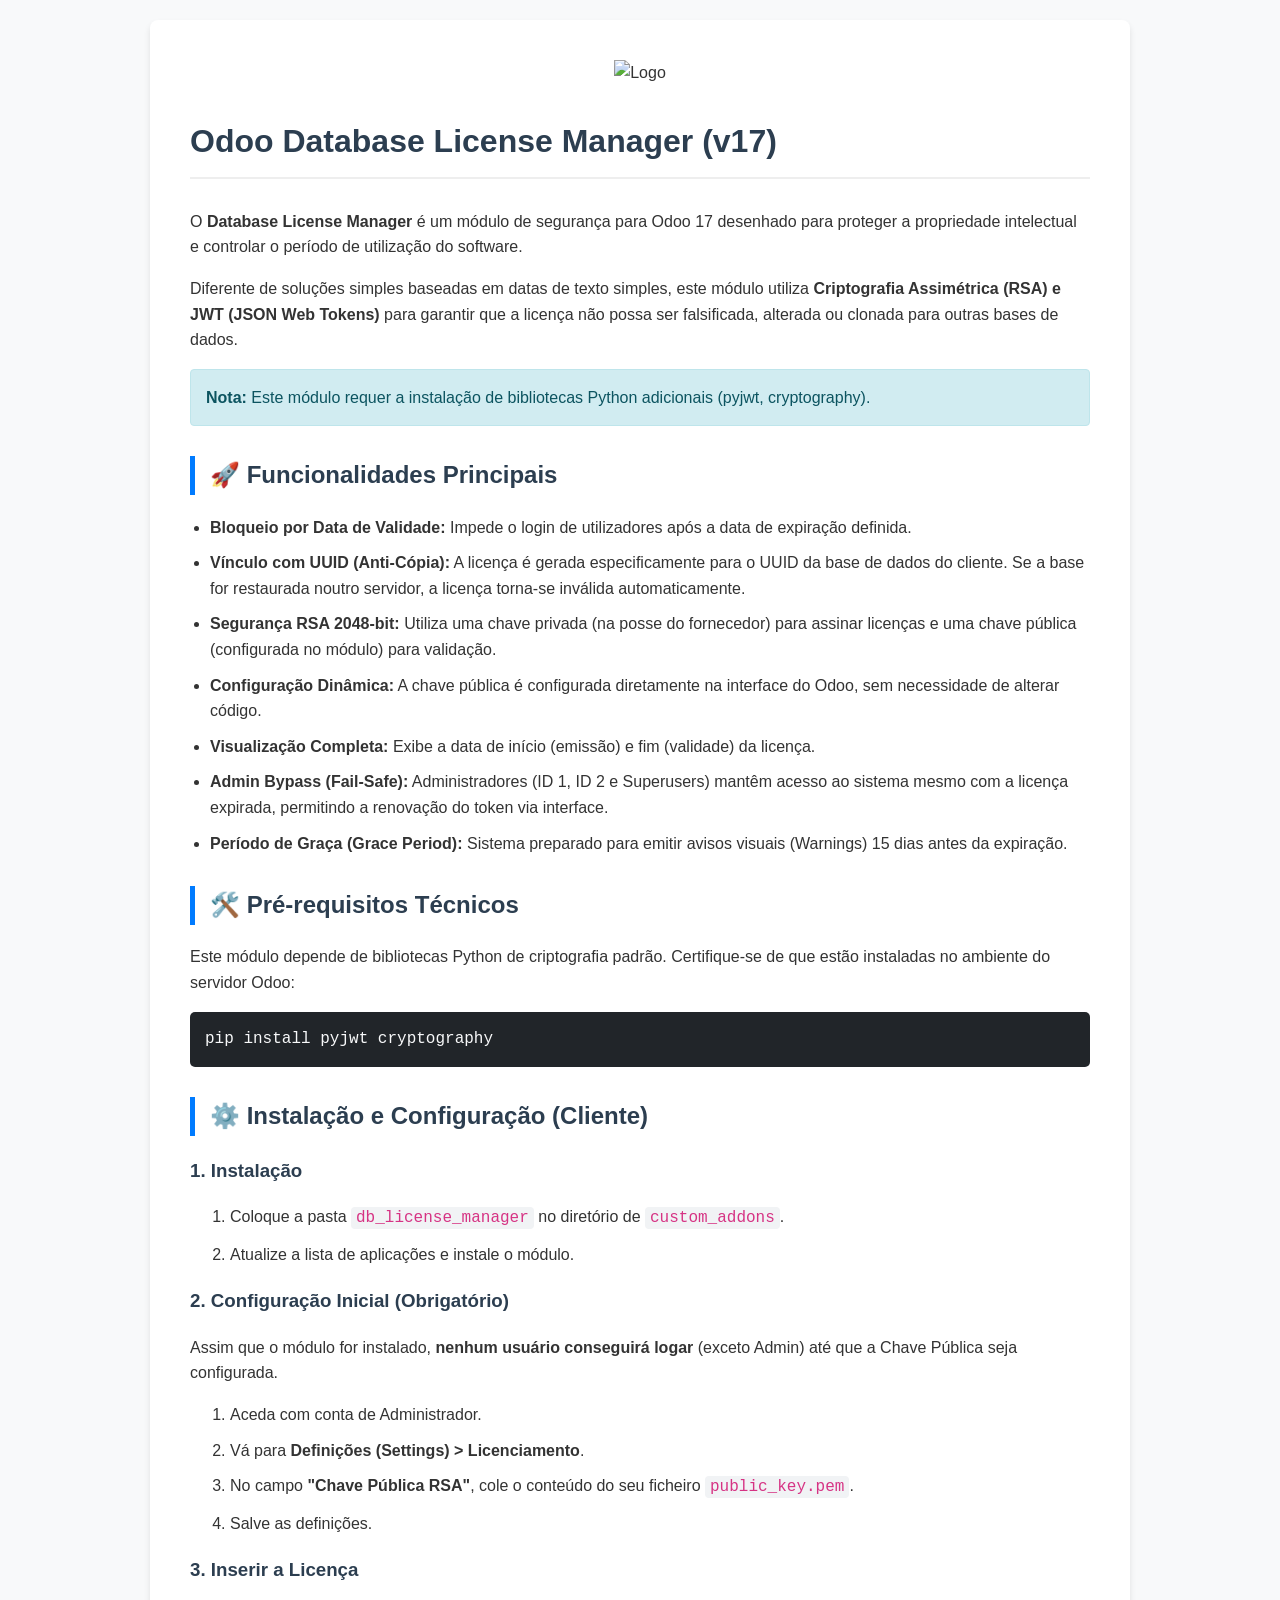
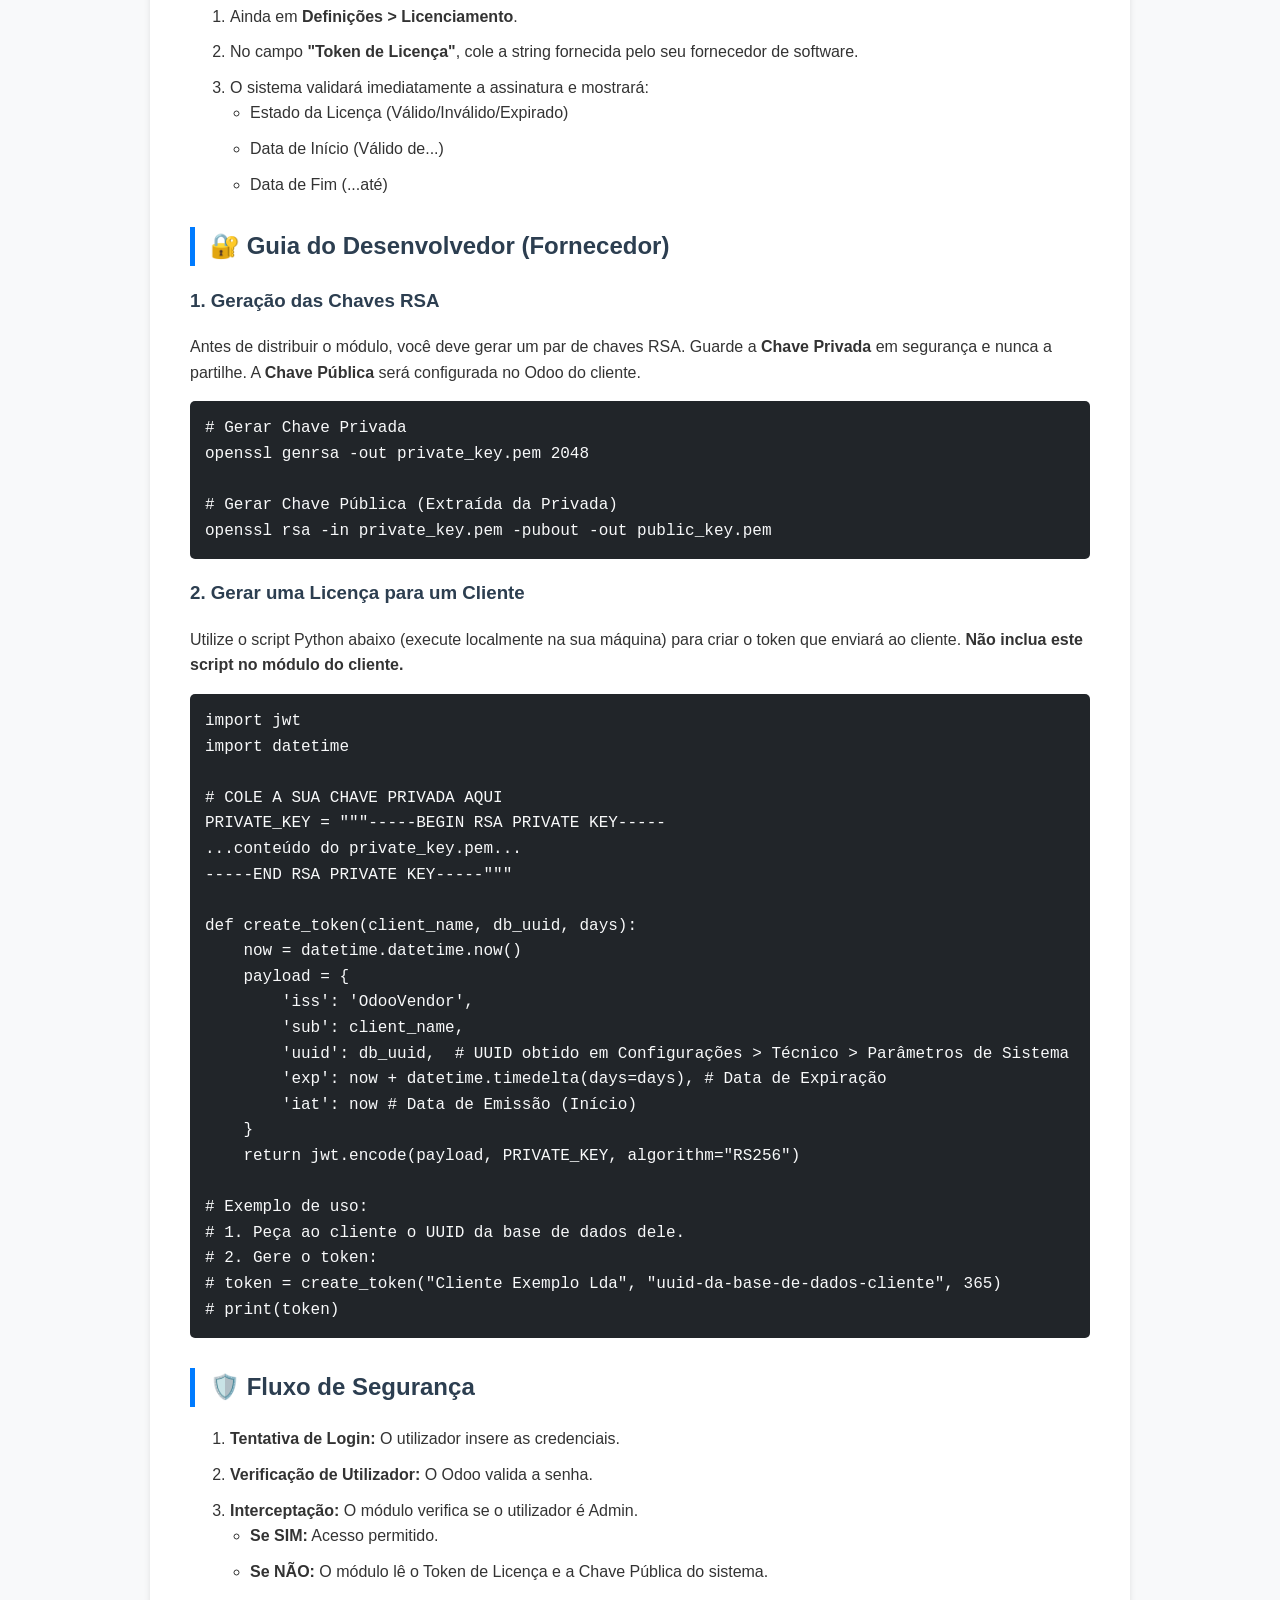
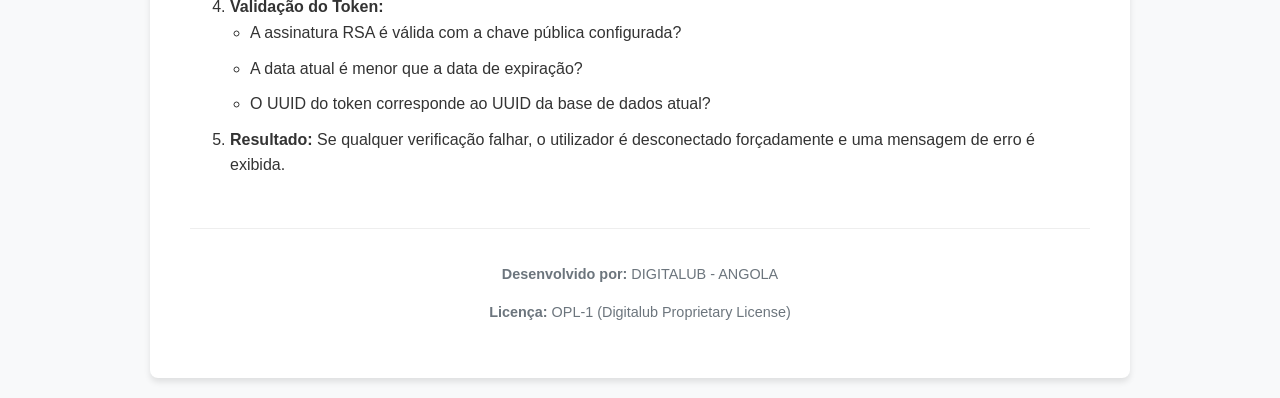
==== static/index.html @ 0ee07707 "Actualizações" ====
<!DOCTYPE html>
<html lang="pt">
<head>
    <meta charset="UTF-8">
    <meta name="viewport" content="width=device-width, initial-scale=1.0">
    <title>Odoo Database License Manager</title>
    <style>
        body {
            font-family: 'Inter', sans-serif;
            color: #333;
            line-height: 1.6;
            margin: 0;
            padding: 20px;
            background-color: #f8f9fa;
        }
        .container {
            max-width: 900px;
            margin: 0 auto;
            background: #fff;
            padding: 40px;
            border-radius: 8px;
            box-shadow: 0 4px 6px rgba(0,0,0,0.1);
        }
        h1, h2, h3 {
            color: #2c3e50;
        }
        h1 {
            border-bottom: 2px solid #eee;
            padding-bottom: 10px;
            margin-bottom: 30px;
        }
        h2 {
            margin-top: 30px;
            border-left: 5px solid #007bff;
            padding-left: 15px;
        }
        code {
            background-color: #f1f3f5;
            padding: 2px 5px;
            border-radius: 4px;
            font-family: 'Courier New', Courier, monospace;
            color: #d63384;
        }
        pre {
            background-color: #212529;
            color: #f8f9fa;
            padding: 15px;
            border-radius: 5px;
            overflow-x: auto;
        }
        pre code {
            background-color: transparent;
            color: inherit;
            padding: 0;
        }
        .alert {
            padding: 15px;
            margin-bottom: 20px;
            border: 1px solid transparent;
            border-radius: 4px;
        }
        .alert-info {
            color: #0c5460;
            background-color: #d1ecf1;
            border-color: #bee5eb;
        }
        .alert-warning {
            color: #856404;
            background-color: #fff3cd;
            border-color: #ffeeba;
        }
        .img-fluid {
            max-width: 100%;
            height: auto;
            border-radius: 5px;
            margin: 20px 0;
        }
        ul {
            padding-left: 20px;
        }
        li {
            margin-bottom: 10px;
        }
        .footer {
            margin-top: 50px;
            text-align: center;
            font-size: 0.9em;
            color: #6c757d;
            border-top: 1px solid #eee;
            padding-top: 20px;
        }
    </style>
</head>
<body>

<div class="container">
    <div class="text-center" style="text-align: center; margin-bottom: 30px;">
        <img src="icon.png" alt="Logo" style="width: 100px; height: auto;">
    </div>

    <h1>Odoo Database License Manager (v17)</h1>

    <p>O <strong>Database License Manager</strong> é um módulo de segurança para Odoo 17 desenhado para proteger a propriedade intelectual e controlar o período de utilização do software.</p>

    <p>Diferente de soluções simples baseadas em datas de texto simples, este módulo utiliza <strong>Criptografia Assimétrica (RSA) e JWT (JSON Web Tokens)</strong> para garantir que a licença não possa ser falsificada, alterada ou clonada para outras bases de dados.</p>

    <div class="alert alert-info">
        <strong>Nota:</strong> Este módulo requer a instalação de bibliotecas Python adicionais (pyjwt, cryptography).
    </div>

    <h2>🚀 Funcionalidades Principais</h2>
    <ul>
        <li><strong>Bloqueio por Data de Validade:</strong> Impede o login de utilizadores após a data de expiração definida.</li>
        <li><strong>Vínculo com UUID (Anti-Cópia):</strong> A licença é gerada especificamente para o UUID da base de dados do cliente. Se a base for restaurada noutro servidor, a licença torna-se inválida automaticamente.</li>
        <li><strong>Segurança RSA 2048-bit:</strong> Utiliza uma chave privada (na posse do fornecedor) para assinar licenças e uma chave pública (configurada no módulo) para validação.</li>
        <li><strong>Configuração Dinâmica:</strong> A chave pública é configurada diretamente na interface do Odoo, sem necessidade de alterar código.</li>
        <li><strong>Visualização Completa:</strong> Exibe a data de início (emissão) e fim (validade) da licença.</li>
        <li><strong>Admin Bypass (Fail-Safe):</strong> Administradores (ID 1, ID 2 e Superusers) mantêm acesso ao sistema mesmo com a licença expirada, permitindo a renovação do token via interface.</li>
        <li><strong>Período de Graça (Grace Period):</strong> Sistema preparado para emitir avisos visuais (Warnings) 15 dias antes da expiração.</li>
    </ul>

    <h2>🛠️ Pré-requisitos Técnicos</h2>
    <p>Este módulo depende de bibliotecas Python de criptografia padrão. Certifique-se de que estão instaladas no ambiente do servidor Odoo:</p>
    <pre><code>pip install pyjwt cryptography</code></pre>

    <h2>⚙️ Instalação e Configuração (Cliente)</h2>

    <h3>1. Instalação</h3>
    <ol>
        <li>Coloque a pasta <code>db_license_manager</code> no diretório de <code>custom_addons</code>.</li>
        <li>Atualize a lista de aplicações e instale o módulo.</li>
    </ol>

    <h3>2. Configuração Inicial (Obrigatório)</h3>
    <p>Assim que o módulo for instalado, <strong>nenhum usuário conseguirá logar</strong> (exceto Admin) até que a Chave Pública seja configurada.</p>
    <ol>
        <li>Aceda com conta de Administrador.</li>
        <li>Vá para <strong>Definições (Settings) &gt; Licenciamento</strong>.</li>
        <li>No campo <strong>"Chave Pública RSA"</strong>, cole o conteúdo do seu ficheiro <code>public_key.pem</code>.</li>
        <li>Salve as definições.</li>
    </ol>

    <h3>3. Inserir a Licença</h3>
    <ol>
        <li>Ainda em <strong>Definições &gt; Licenciamento</strong>.</li>
        <li>No campo <strong>"Token de Licença"</strong>, cole a string fornecida pelo seu fornecedor de software.</li>
        <li>O sistema validará imediatamente a assinatura e mostrará:
            <ul>
                <li>Estado da Licença (Válido/Inválido/Expirado)</li>
                <li>Data de Início (Válido de...)</li>
                <li>Data de Fim (...até)</li>
            </ul>
        </li>
    </ol>

    <h2>🔐 Guia do Desenvolvedor (Fornecedor)</h2>

    <h3>1. Geração das Chaves RSA</h3>
    <p>Antes de distribuir o módulo, você deve gerar um par de chaves RSA. Guarde a <strong>Chave Privada</strong> em segurança e nunca a partilhe. A <strong>Chave Pública</strong> será configurada no Odoo do cliente.</p>
    <pre><code># Gerar Chave Privada
openssl genrsa -out private_key.pem 2048

# Gerar Chave Pública (Extraída da Privada)
openssl rsa -in private_key.pem -pubout -out public_key.pem</code></pre>

    <h3>2. Gerar uma Licença para um Cliente</h3>
    <p>Utilize o script Python abaixo (execute localmente na sua máquina) para criar o token que enviará ao cliente. <strong>Não inclua este script no módulo do cliente.</strong></p>

    <pre><code>import jwt
import datetime

# COLE A SUA CHAVE PRIVADA AQUI
PRIVATE_KEY = """-----BEGIN RSA PRIVATE KEY-----
...conteúdo do private_key.pem...
-----END RSA PRIVATE KEY-----"""

def create_token(client_name, db_uuid, days):
    now = datetime.datetime.now()
    payload = {
        'iss': 'OdooVendor',
        'sub': client_name,
        'uuid': db_uuid,  # UUID obtido em Configurações > Técnico > Parâmetros de Sistema
        'exp': now + datetime.timedelta(days=days), # Data de Expiração
        'iat': now # Data de Emissão (Início)
    }
    return jwt.encode(payload, PRIVATE_KEY, algorithm="RS256")

# Exemplo de uso:
# 1. Peça ao cliente o UUID da base de dados dele.
# 2. Gere o token:
# token = create_token("Cliente Exemplo Lda", "uuid-da-base-de-dados-cliente", 365)
# print(token)</code></pre>

    <h2>🛡️ Fluxo de Segurança</h2>
    <ol>
        <li><strong>Tentativa de Login:</strong> O utilizador insere as credenciais.</li>
        <li><strong>Verificação de Utilizador:</strong> O Odoo valida a senha.</li>
        <li><strong>Interceptação:</strong> O módulo verifica se o utilizador é Admin.
            <ul>
                <li><strong>Se SIM:</strong> Acesso permitido.</li>
                <li><strong>Se NÃO:</strong> O módulo lê o Token de Licença e a Chave Pública do sistema.</li>
            </ul>
        </li>
        <li><strong>Validação do Token:</strong>
            <ul>
                <li>A assinatura RSA é válida com a chave pública configurada?</li>
                <li>A data atual é menor que a data de expiração?</li>
                <li>O UUID do token corresponde ao UUID da base de dados atual?</li>
            </ul>
        </li>
        <li><strong>Resultado:</strong> Se qualquer verificação falhar, o utilizador é desconectado forçadamente e uma mensagem de erro é exibida.</li>
    </ol>

    <div class="footer">
        <p><strong>Desenvolvido por:</strong> DIGITALUB - ANGOLA</p>
        <p><strong>Licença:</strong> OPL-1 (Digitalub Proprietary License)</p>
    </div>
</div>

</body>
</html>
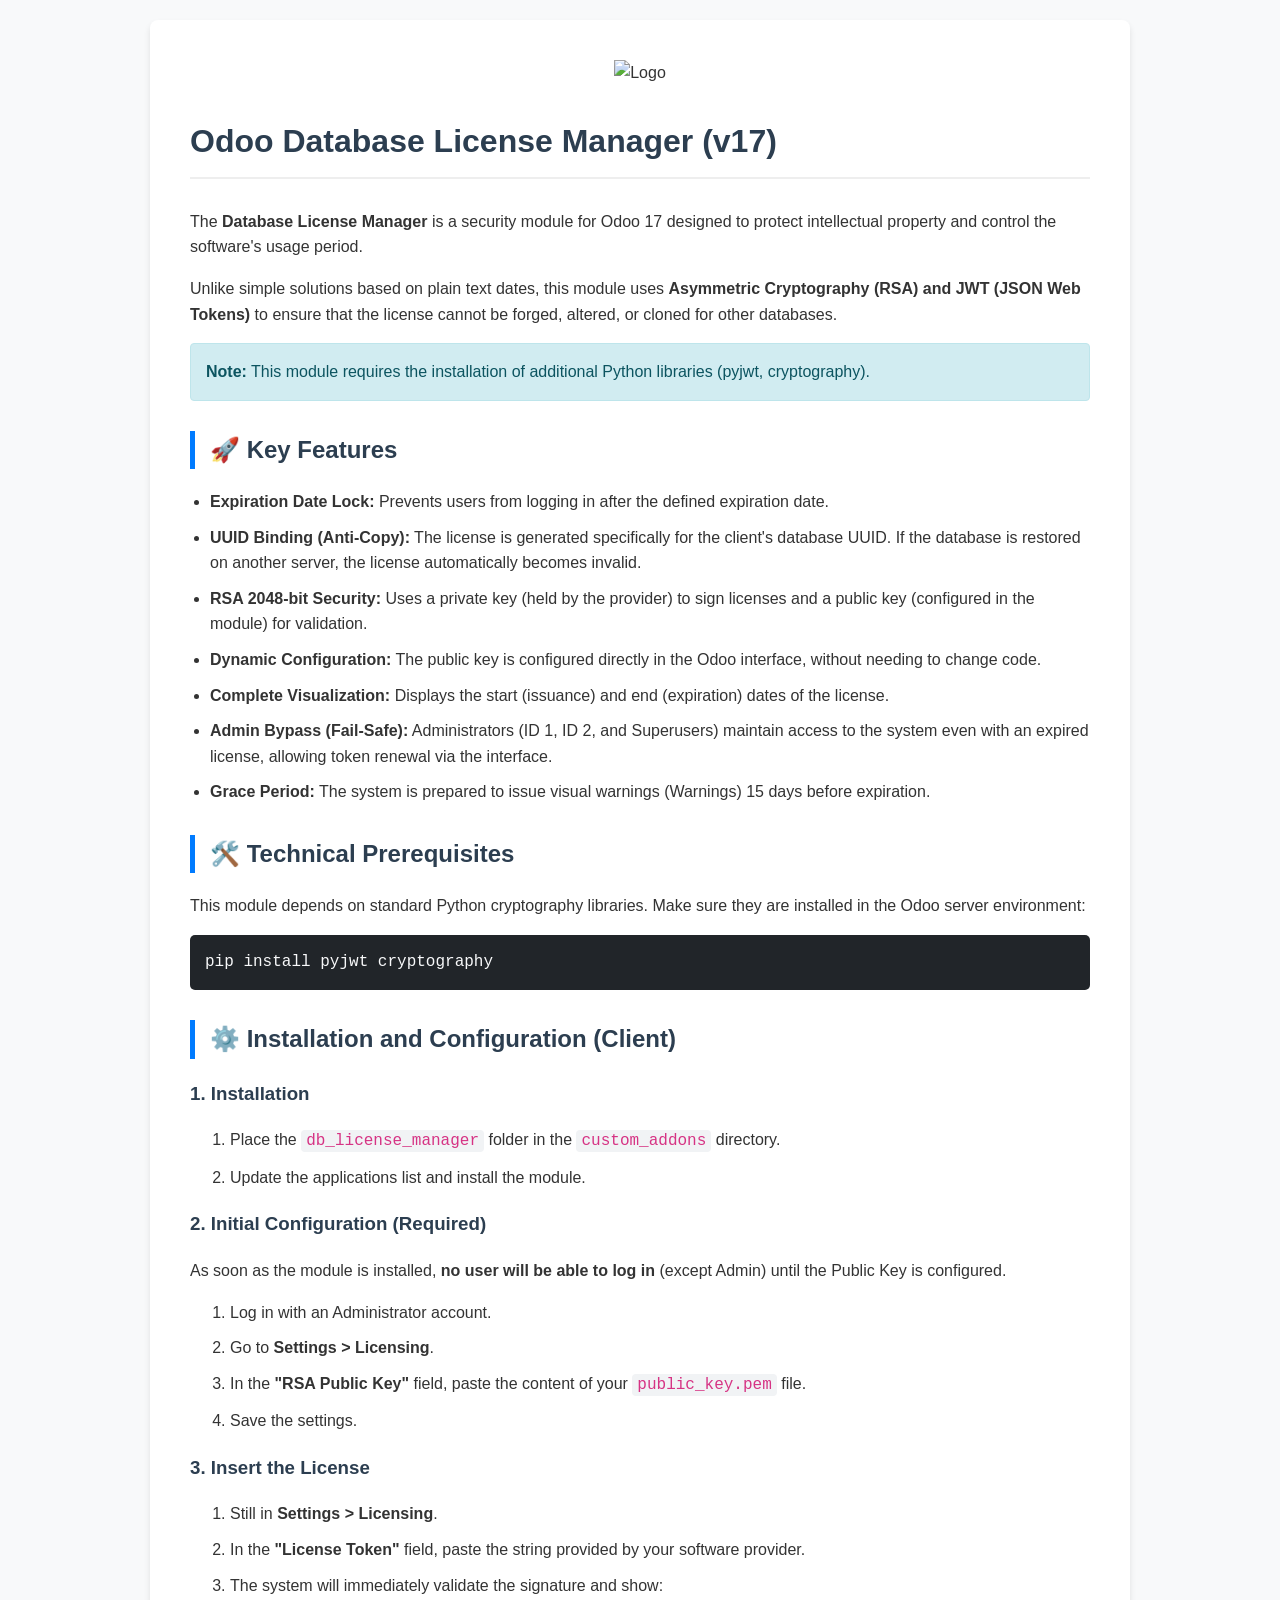
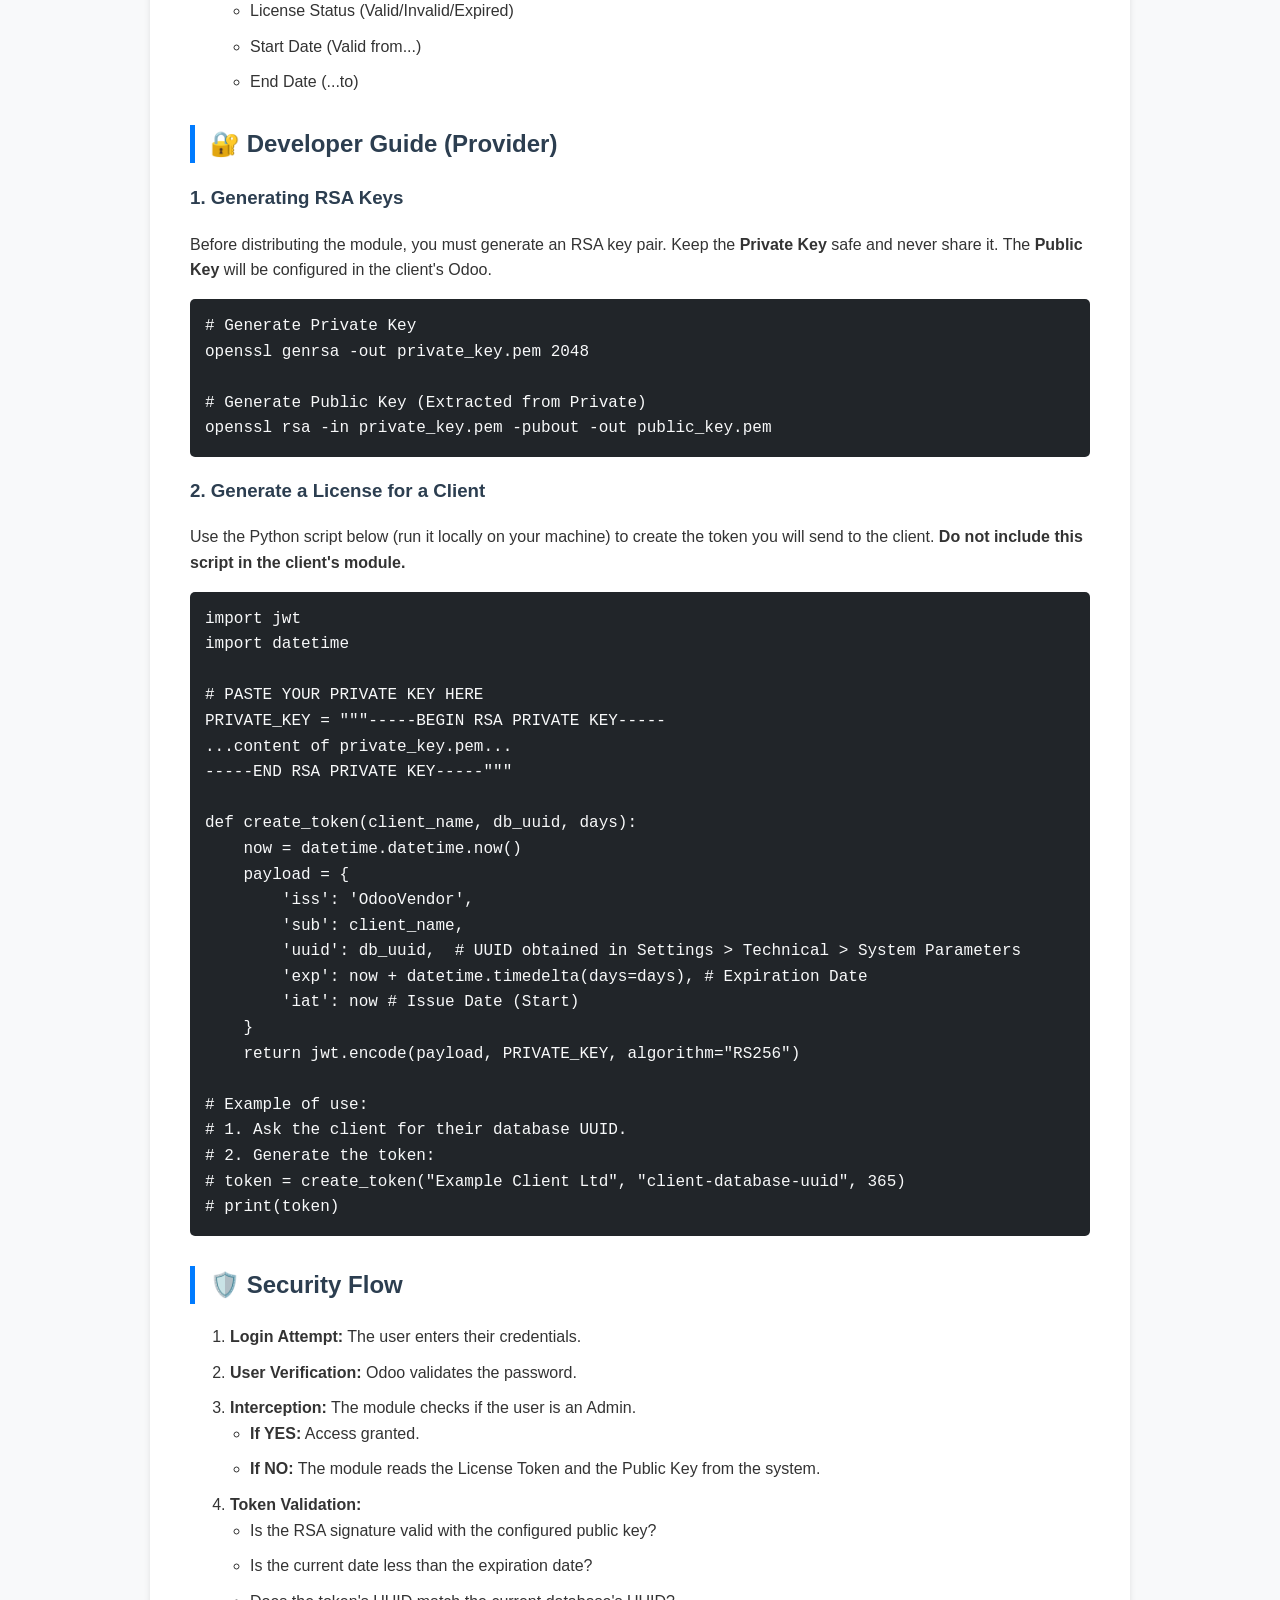
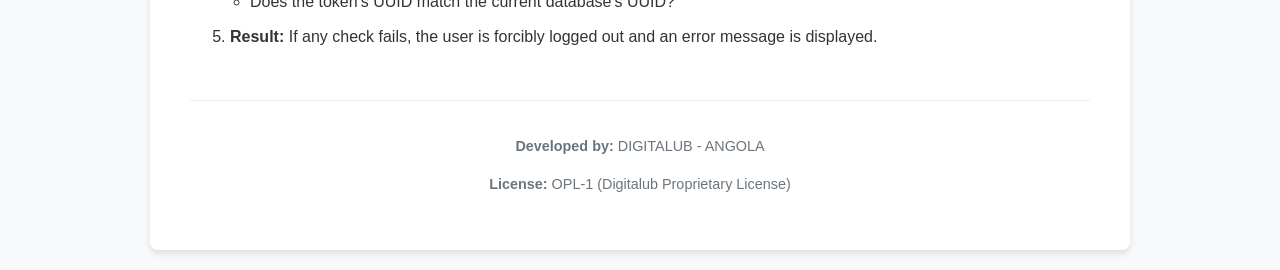
==== commit fa87a13e: "feat: Translate all Portuguese text to English This commit translates all remaining Portuguese text " ====
--- a/static/index.html
+++ b/static/index.html
@@ -1,5 +1,5 @@
 <!DOCTYPE html>
-<html lang="pt">
+<html lang="en">
 <head>
     <meta charset="UTF-8">
     <meta name="viewport" content="width=device-width, initial-scale=1.0">
@@ -100,78 +100,78 @@
 
     <h1>Odoo Database License Manager (v17)</h1>
 
-    <p>O <strong>Database License Manager</strong> é um módulo de segurança para Odoo 17 desenhado para proteger a propriedade intelectual e controlar o período de utilização do software.</p>
-
-    <p>Diferente de soluções simples baseadas em datas de texto simples, este módulo utiliza <strong>Criptografia Assimétrica (RSA) e JWT (JSON Web Tokens)</strong> para garantir que a licença não possa ser falsificada, alterada ou clonada para outras bases de dados.</p>
+    <p>The <strong>Database License Manager</strong> is a security module for Odoo 17 designed to protect intellectual property and control the software's usage period.</p>
+
+    <p>Unlike simple solutions based on plain text dates, this module uses <strong>Asymmetric Cryptography (RSA) and JWT (JSON Web Tokens)</strong> to ensure that the license cannot be forged, altered, or cloned for other databases.</p>
 
     <div class="alert alert-info">
-        <strong>Nota:</strong> Este módulo requer a instalação de bibliotecas Python adicionais (pyjwt, cryptography).
+        <strong>Note:</strong> This module requires the installation of additional Python libraries (pyjwt, cryptography).
     </div>
 
-    <h2>🚀 Funcionalidades Principais</h2>
+    <h2>🚀 Key Features</h2>
     <ul>
-        <li><strong>Bloqueio por Data de Validade:</strong> Impede o login de utilizadores após a data de expiração definida.</li>
-        <li><strong>Vínculo com UUID (Anti-Cópia):</strong> A licença é gerada especificamente para o UUID da base de dados do cliente. Se a base for restaurada noutro servidor, a licença torna-se inválida automaticamente.</li>
-        <li><strong>Segurança RSA 2048-bit:</strong> Utiliza uma chave privada (na posse do fornecedor) para assinar licenças e uma chave pública (configurada no módulo) para validação.</li>
-        <li><strong>Configuração Dinâmica:</strong> A chave pública é configurada diretamente na interface do Odoo, sem necessidade de alterar código.</li>
-        <li><strong>Visualização Completa:</strong> Exibe a data de início (emissão) e fim (validade) da licença.</li>
-        <li><strong>Admin Bypass (Fail-Safe):</strong> Administradores (ID 1, ID 2 e Superusers) mantêm acesso ao sistema mesmo com a licença expirada, permitindo a renovação do token via interface.</li>
-        <li><strong>Período de Graça (Grace Period):</strong> Sistema preparado para emitir avisos visuais (Warnings) 15 dias antes da expiração.</li>
+        <li><strong>Expiration Date Lock:</strong> Prevents users from logging in after the defined expiration date.</li>
+        <li><strong>UUID Binding (Anti-Copy):</strong> The license is generated specifically for the client's database UUID. If the database is restored on another server, the license automatically becomes invalid.</li>
+        <li><strong>RSA 2048-bit Security:</strong> Uses a private key (held by the provider) to sign licenses and a public key (configured in the module) for validation.</li>
+        <li><strong>Dynamic Configuration:</strong> The public key is configured directly in the Odoo interface, without needing to change code.</li>
+        <li><strong>Complete Visualization:</strong> Displays the start (issuance) and end (expiration) dates of the license.</li>
+        <li><strong>Admin Bypass (Fail-Safe):</strong> Administrators (ID 1, ID 2, and Superusers) maintain access to the system even with an expired license, allowing token renewal via the interface.</li>
+        <li><strong>Grace Period:</strong> The system is prepared to issue visual warnings (Warnings) 15 days before expiration.</li>
     </ul>
 
-    <h2>🛠️ Pré-requisitos Técnicos</h2>
-    <p>Este módulo depende de bibliotecas Python de criptografia padrão. Certifique-se de que estão instaladas no ambiente do servidor Odoo:</p>
+    <h2>🛠️ Technical Prerequisites</h2>
+    <p>This module depends on standard Python cryptography libraries. Make sure they are installed in the Odoo server environment:</p>
     <pre><code>pip install pyjwt cryptography</code></pre>
 
-    <h2>⚙️ Instalação e Configuração (Cliente)</h2>
-
-    <h3>1. Instalação</h3>
-    <ol>
-        <li>Coloque a pasta <code>db_license_manager</code> no diretório de <code>custom_addons</code>.</li>
-        <li>Atualize a lista de aplicações e instale o módulo.</li>
-    </ol>
-
-    <h3>2. Configuração Inicial (Obrigatório)</h3>
-    <p>Assim que o módulo for instalado, <strong>nenhum usuário conseguirá logar</strong> (exceto Admin) até que a Chave Pública seja configurada.</p>
-    <ol>
-        <li>Aceda com conta de Administrador.</li>
-        <li>Vá para <strong>Definições (Settings) &gt; Licenciamento</strong>.</li>
-        <li>No campo <strong>"Chave Pública RSA"</strong>, cole o conteúdo do seu ficheiro <code>public_key.pem</code>.</li>
-        <li>Salve as definições.</li>
-    </ol>
-
-    <h3>3. Inserir a Licença</h3>
-    <ol>
-        <li>Ainda em <strong>Definições &gt; Licenciamento</strong>.</li>
-        <li>No campo <strong>"Token de Licença"</strong>, cole a string fornecida pelo seu fornecedor de software.</li>
-        <li>O sistema validará imediatamente a assinatura e mostrará:
+    <h2>⚙️ Installation and Configuration (Client)</h2>
+
+    <h3>1. Installation</h3>
+    <ol>
+        <li>Place the <code>db_license_manager</code> folder in the <code>custom_addons</code> directory.</li>
+        <li>Update the applications list and install the module.</li>
+    </ol>
+
+    <h3>2. Initial Configuration (Required)</h3>
+    <p>As soon as the module is installed, <strong>no user will be able to log in</strong> (except Admin) until the Public Key is configured.</p>
+    <ol>
+        <li>Log in with an Administrator account.</li>
+        <li>Go to <strong>Settings > Licensing</strong>.</li>
+        <li>In the <strong>"RSA Public Key"</strong> field, paste the content of your <code>public_key.pem</code> file.</li>
+        <li>Save the settings.</li>
+    </ol>
+
+    <h3>3. Insert the License</h3>
+    <ol>
+        <li>Still in <strong>Settings > Licensing</strong>.</li>
+        <li>In the <strong>"License Token"</strong> field, paste the string provided by your software provider.</li>
+        <li>The system will immediately validate the signature and show:
             <ul>
-                <li>Estado da Licença (Válido/Inválido/Expirado)</li>
-                <li>Data de Início (Válido de...)</li>
-                <li>Data de Fim (...até)</li>
+                <li>License Status (Valid/Invalid/Expired)</li>
+                <li>Start Date (Valid from...)</li>
+                <li>End Date (...to)</li>
             </ul>
         </li>
     </ol>
 
-    <h2>🔐 Guia do Desenvolvedor (Fornecedor)</h2>
-
-    <h3>1. Geração das Chaves RSA</h3>
-    <p>Antes de distribuir o módulo, você deve gerar um par de chaves RSA. Guarde a <strong>Chave Privada</strong> em segurança e nunca a partilhe. A <strong>Chave Pública</strong> será configurada no Odoo do cliente.</p>
-    <pre><code># Gerar Chave Privada
+    <h2>🔐 Developer Guide (Provider)</h2>
+
+    <h3>1. Generating RSA Keys</h3>
+    <p>Before distributing the module, you must generate an RSA key pair. Keep the <strong>Private Key</strong> safe and never share it. The <strong>Public Key</strong> will be configured in the client's Odoo.</p>
+    <pre><code># Generate Private Key
 openssl genrsa -out private_key.pem 2048
 
-# Gerar Chave Pública (Extraída da Privada)
+# Generate Public Key (Extracted from Private)
 openssl rsa -in private_key.pem -pubout -out public_key.pem</code></pre>
 
-    <h3>2. Gerar uma Licença para um Cliente</h3>
-    <p>Utilize o script Python abaixo (execute localmente na sua máquina) para criar o token que enviará ao cliente. <strong>Não inclua este script no módulo do cliente.</strong></p>
+    <h3>2. Generate a License for a Client</h3>
+    <p>Use the Python script below (run it locally on your machine) to create the token you will send to the client. <strong>Do not include this script in the client's module.</strong></p>
 
     <pre><code>import jwt
 import datetime
 
-# COLE A SUA CHAVE PRIVADA AQUI
+# PASTE YOUR PRIVATE KEY HERE
 PRIVATE_KEY = """-----BEGIN RSA PRIVATE KEY-----
-...conteúdo do private_key.pem...
+...content of private_key.pem...
 -----END RSA PRIVATE KEY-----"""
 
 def create_token(client_name, db_uuid, days):
@@ -179,43 +179,43 @@
     payload = {
         'iss': 'OdooVendor',
         'sub': client_name,
-        'uuid': db_uuid,  # UUID obtido em Configurações > Técnico > Parâmetros de Sistema
-        'exp': now + datetime.timedelta(days=days), # Data de Expiração
-        'iat': now # Data de Emissão (Início)
+        'uuid': db_uuid,  # UUID obtained in Settings > Technical > System Parameters
+        'exp': now + datetime.timedelta(days=days), # Expiration Date
+        'iat': now # Issue Date (Start)
     }
     return jwt.encode(payload, PRIVATE_KEY, algorithm="RS256")
 
-# Exemplo de uso:
-# 1. Peça ao cliente o UUID da base de dados dele.
-# 2. Gere o token:
-# token = create_token("Cliente Exemplo Lda", "uuid-da-base-de-dados-cliente", 365)
+# Example of use:
+# 1. Ask the client for their database UUID.
+# 2. Generate the token:
+# token = create_token("Example Client Ltd", "client-database-uuid", 365)
 # print(token)</code></pre>
 
-    <h2>🛡️ Fluxo de Segurança</h2>
-    <ol>
-        <li><strong>Tentativa de Login:</strong> O utilizador insere as credenciais.</li>
-        <li><strong>Verificação de Utilizador:</strong> O Odoo valida a senha.</li>
-        <li><strong>Interceptação:</strong> O módulo verifica se o utilizador é Admin.
+    <h2>🛡️ Security Flow</h2>
+    <ol>
+        <li><strong>Login Attempt:</strong> The user enters their credentials.</li>
+        <li><strong>User Verification:</strong> Odoo validates the password.</li>
+        <li><strong>Interception:</strong> The module checks if the user is an Admin.
             <ul>
-                <li><strong>Se SIM:</strong> Acesso permitido.</li>
-                <li><strong>Se NÃO:</strong> O módulo lê o Token de Licença e a Chave Pública do sistema.</li>
+                <li><strong>If YES:</strong> Access granted.</li>
+                <li><strong>If NO:</strong> The module reads the License Token and the Public Key from the system.</li>
             </ul>
         </li>
-        <li><strong>Validação do Token:</strong>
+        <li><strong>Token Validation:</strong>
             <ul>
-                <li>A assinatura RSA é válida com a chave pública configurada?</li>
-                <li>A data atual é menor que a data de expiração?</li>
-                <li>O UUID do token corresponde ao UUID da base de dados atual?</li>
+                <li>Is the RSA signature valid with the configured public key?</li>
+                <li>Is the current date less than the expiration date?</li>
+                <li>Does the token's UUID match the current database's UUID?</li>
             </ul>
         </li>
-        <li><strong>Resultado:</strong> Se qualquer verificação falhar, o utilizador é desconectado forçadamente e uma mensagem de erro é exibida.</li>
+        <li><strong>Result:</strong> If any check fails, the user is forcibly logged out and an error message is displayed.</li>
     </ol>
 
     <div class="footer">
-        <p><strong>Desenvolvido por:</strong> DIGITALUB - ANGOLA</p>
-        <p><strong>Licença:</strong> OPL-1 (Digitalub Proprietary License)</p>
+        <p><strong>Developed by:</strong> DIGITALUB - ANGOLA</p>
+        <p><strong>License:</strong> OPL-1 (Digitalub Proprietary License)</p>
     </div>
 </div>
 
 </body>
-</html>+</html>
